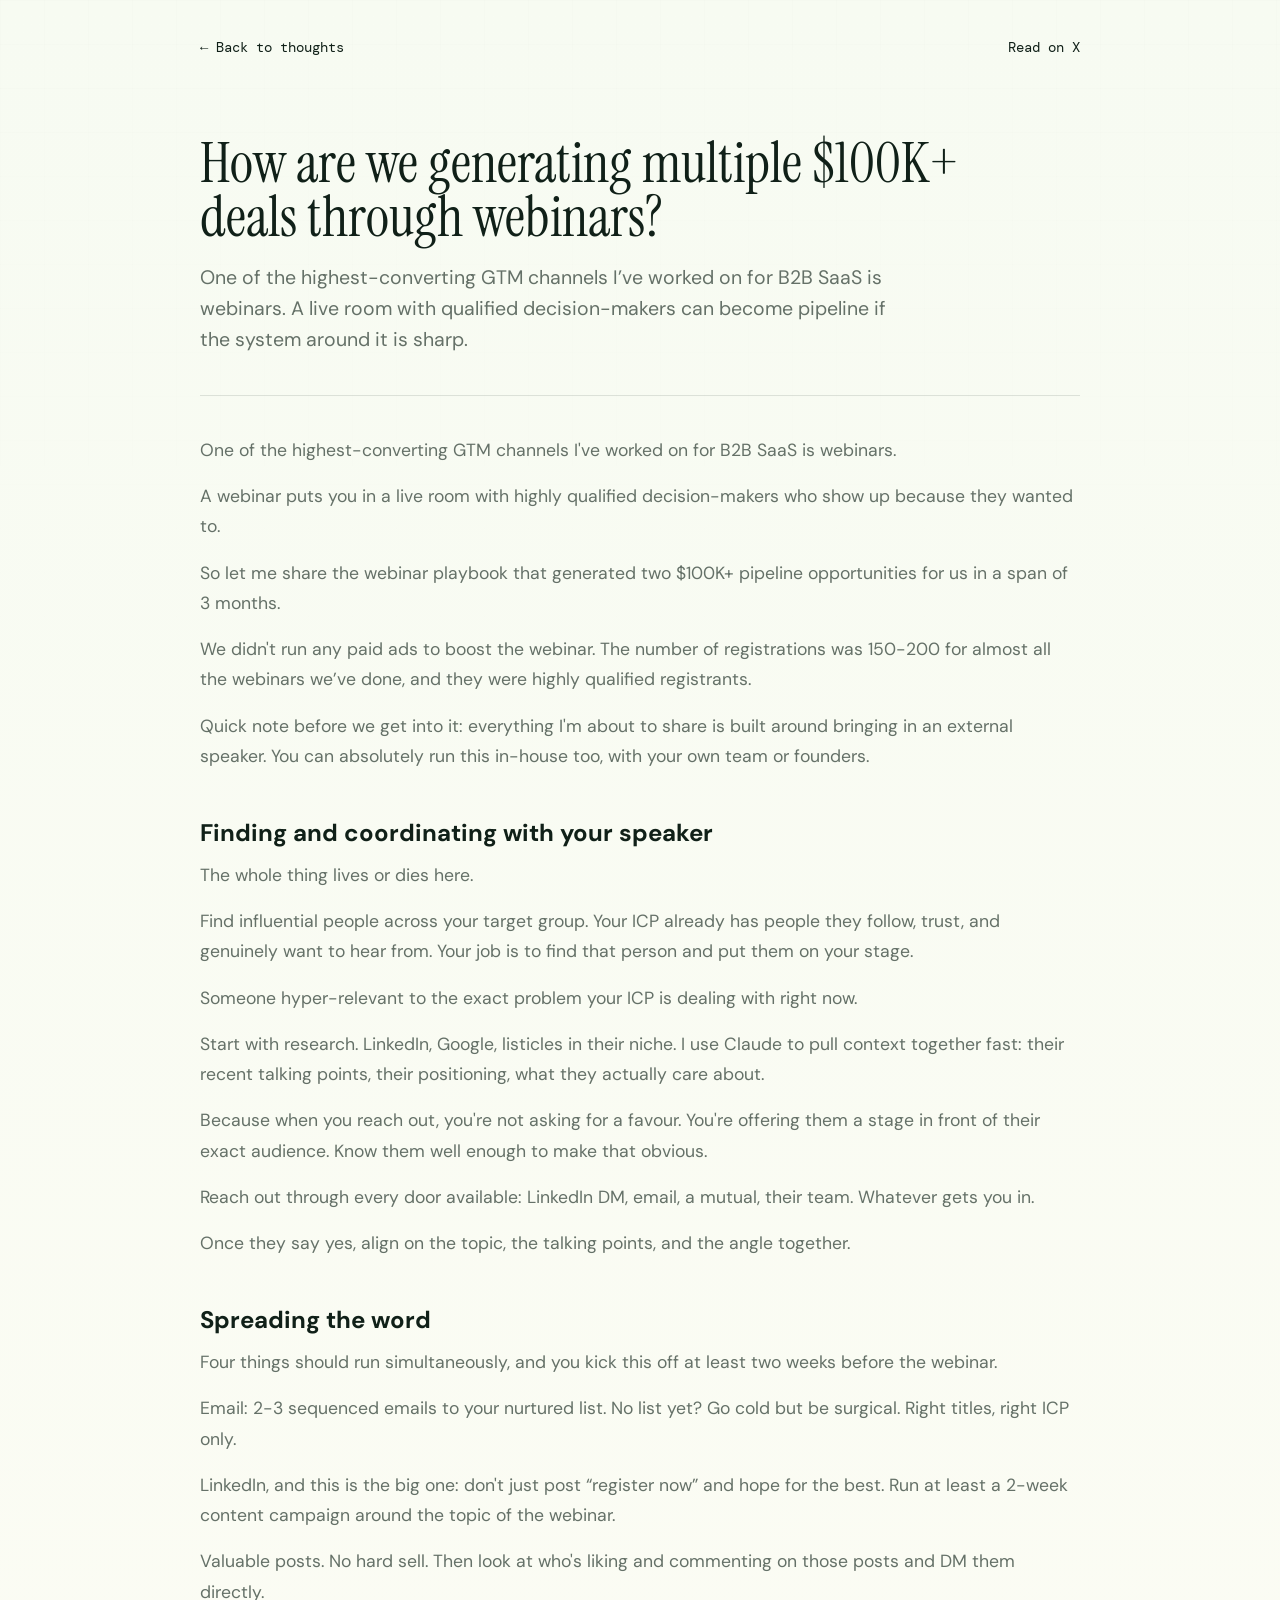
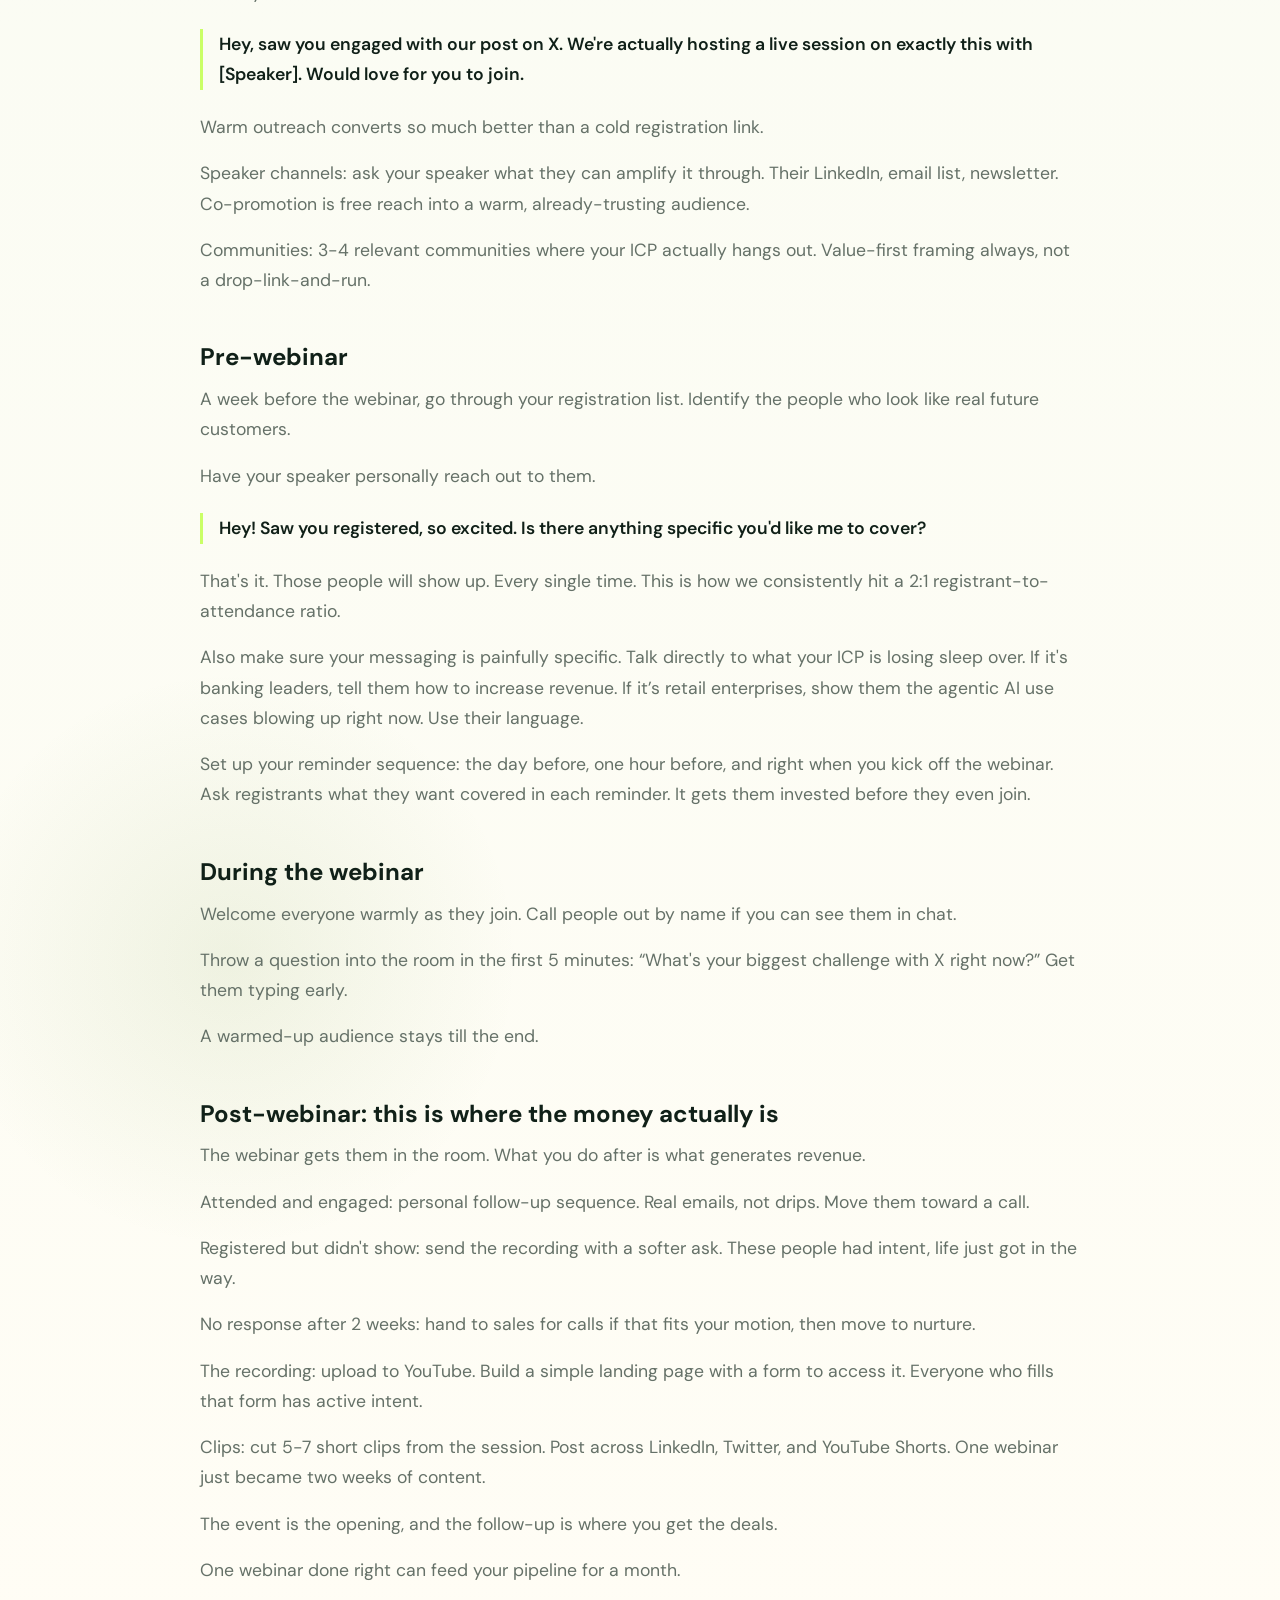
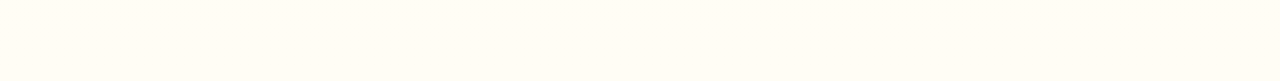
==== article.html @ cad7b478 "Ship redesigned personal website" ====
<!DOCTYPE html>
<html lang="en">
<head>
    <meta charset="UTF-8">
    <meta name="viewport" content="width=device-width, initial-scale=1.0">
    <title>Aaina Narang Article</title>
    <link rel="preconnect" href="https://fonts.googleapis.com">
    <link rel="preconnect" href="https://fonts.gstatic.com" crossorigin>
    <link href="https://fonts.googleapis.com/css2?family=DM+Sans:wght@400;500;600;700&family=DM+Mono:wght@400;500&family=Instrument+Serif:ital@0;1&display=swap" rel="stylesheet">
    <style>
        :root {
            --bg: #f7fbf2;
            --paper: #fffff8;
            --ink: #102018;
            --muted: #657168;
            --line: rgba(16, 32, 24, 0.12);
            --accent: #caff67;
            --font-body: "DM Sans", system-ui, sans-serif;
            --font-mono: "DM Mono", monospace;
            --font-serif: "Instrument Serif", Georgia, serif;
            --ease: cubic-bezier(0.16, 1, 0.3, 1);
        }

        * {
            box-sizing: border-box;
        }

        html,
        body {
            min-height: 100%;
        }

        body {
            margin: 0;
            font-family: var(--font-body);
            color: var(--ink);
            background:
                radial-gradient(circle at 18% 78%, rgba(111, 148, 52, 0.1), transparent 18rem),
                linear-gradient(180deg, var(--bg), #fffdf5);
            -webkit-font-smoothing: antialiased;
        }

        body::before {
            content: "";
            position: fixed;
            inset: 0;
            pointer-events: none;
            opacity: 0.28;
            background-image:
                linear-gradient(rgba(16, 32, 24, 0.035) 1px, transparent 1px),
                linear-gradient(90deg, rgba(16, 32, 24, 0.03) 1px, transparent 1px);
            background-size: 44px 44px;
            mask-image: linear-gradient(to bottom, black, transparent 92%);
        }

        .shell {
            width: min(880px, calc(100% - 2rem));
            margin: 0 auto;
            padding: clamp(1rem, 3vw, 2rem) 0 clamp(3rem, 7vw, 5rem);
        }

        .topbar {
            display: flex;
            justify-content: space-between;
            align-items: center;
            gap: 1rem;
            padding: 0.4rem 0 clamp(2.5rem, 7vw, 5rem);
        }

        .back-link,
        .original-link {
            color: var(--ink);
            font-family: var(--font-mono);
            font-size: 0.86rem;
            text-decoration: none;
        }

        .back-link:hover,
        .original-link:hover {
            text-decoration: underline;
            text-underline-offset: 0.2em;
        }

        .article-head {
            padding-bottom: clamp(1.4rem, 4vw, 2.5rem);
            border-bottom: 1px solid var(--line);
        }

        h1 {
            max-width: 780px;
            margin: 0;
            font-family: var(--font-serif);
            font-size: clamp(2.15rem, 4.4vw, 3.8rem);
            font-weight: 400;
            line-height: 0.96;
            letter-spacing: 0;
        }

        .dek {
            max-width: 690px;
            margin: 1.15rem 0 0;
            color: var(--muted);
            font-size: clamp(1rem, 1.8vw, 1.22rem);
            line-height: 1.58;
        }

        .article-body {
            padding-top: clamp(1.2rem, 4vw, 2.4rem);
        }

        .article-body h2 {
            margin: clamp(2rem, 5vw, 3rem) 0 0.75rem;
            font-size: clamp(1.18rem, 2vw, 1.5rem);
            line-height: 1.2;
            letter-spacing: 0;
        }

        .article-body p {
            margin: 0 0 1rem;
            color: var(--muted);
            font-size: clamp(1rem, 1.45vw, 1.1rem);
            line-height: 1.72;
        }

        .article-body blockquote {
            margin: 1.4rem 0;
            padding-left: 1rem;
            border-left: 3px solid var(--accent);
            color: var(--ink);
        }

        .article-body blockquote p {
            color: var(--ink);
            font-weight: 600;
        }

        mark {
            color: var(--ink);
            background: linear-gradient(180deg, transparent 50%, rgba(202, 255, 103, 0.7) 50%);
            border-radius: 0.22rem;
            padding: 0 0.06em;
        }

        .missing {
            margin-top: 2rem;
            padding: 1rem 0;
            border-top: 1px solid var(--line);
            border-bottom: 1px solid var(--line);
        }

        @media (max-width: 640px) {
            .topbar {
                align-items: flex-start;
                flex-direction: column;
            }
        }
    </style>
</head>
<body>
    <main class="shell">
        <nav class="topbar" aria-label="Article navigation">
            <a class="back-link" href="hero-green-folder-mockup.html#blog">← Back to thoughts</a>
            <a class="original-link" id="original-link" href="#" target="_blank" rel="noreferrer">Read on X</a>
        </nav>

        <article>
            <header class="article-head">
                <h1 id="article-title"></h1>
                <p class="dek" id="article-dek"></p>
            </header>

            <div class="article-body" id="article-body"></div>
        </article>
    </main>

    <script>
        const posts = {
            "webinars": {
                title: "How are we generating multiple $100K+ deals through webinars?",
                dek: "One of the highest-converting GTM channels I’ve worked on for B2B SaaS is webinars. A live room with qualified decision-makers can become pipeline if the system around it is sharp.",
                source: "https://x.com/aaina_narang/status/2032312354512519673",
                body: [
                    ["p", "One of the highest-converting GTM channels I've worked on for B2B SaaS is webinars."],
                    ["p", "A webinar puts you in a live room with highly qualified decision-makers who show up because they wanted to."],
                    ["p", "So let me share the webinar playbook that generated two $100K+ pipeline opportunities for us in a span of 3 months."],
                    ["p", "We didn't run any paid ads to boost the webinar. The number of registrations was 150-200 for almost all the webinars we’ve done, and they were highly qualified registrants."],
                    ["p", "Quick note before we get into it: everything I'm about to share is built around bringing in an external speaker. You can absolutely run this in-house too, with your own team or founders."],
                    ["h2", "Finding and coordinating with your speaker"],
                    ["p", "The whole thing lives or dies here."],
                    ["p", "Find influential people across your target group. Your ICP already has people they follow, trust, and genuinely want to hear from. Your job is to find that person and put them on your stage."],
                    ["p", "Someone hyper-relevant to the exact problem your ICP is dealing with right now."],
                    ["p", "Start with research. LinkedIn, Google, listicles in their niche. I use Claude to pull context together fast: their recent talking points, their positioning, what they actually care about."],
                    ["p", "Because when you reach out, you're not asking for a favour. You're offering them a stage in front of their exact audience. Know them well enough to make that obvious."],
                    ["p", "Reach out through every door available: LinkedIn DM, email, a mutual, their team. Whatever gets you in."],
                    ["p", "Once they say yes, align on the topic, the talking points, and the angle together."],
                    ["h2", "Spreading the word"],
                    ["p", "Four things should run simultaneously, and you kick this off at least two weeks before the webinar."],
                    ["p", "Email: 2-3 sequenced emails to your nurtured list. No list yet? Go cold but be surgical. Right titles, right ICP only."],
                    ["p", "LinkedIn, and this is the big one: don't just post “register now” and hope for the best. Run at least a 2-week content campaign around the topic of the webinar."],
                    ["p", "Valuable posts. No hard sell. Then look at who's liking and commenting on those posts and DM them directly."],
                    ["blockquote", "Hey, saw you engaged with our post on X. We're actually hosting a live session on exactly this with [Speaker]. Would love for you to join."],
                    ["p", "Warm outreach converts so much better than a cold registration link."],
                    ["p", "Speaker channels: ask your speaker what they can amplify it through. Their LinkedIn, email list, newsletter. Co-promotion is free reach into a warm, already-trusting audience."],
                    ["p", "Communities: 3-4 relevant communities where your ICP actually hangs out. Value-first framing always, not a drop-link-and-run."],
                    ["h2", "Pre-webinar"],
                    ["p", "A week before the webinar, go through your registration list. Identify the people who look like real future customers."],
                    ["p", "Have your speaker personally reach out to them."],
                    ["blockquote", "Hey! Saw you registered, so excited. Is there anything specific you'd like me to cover?"],
                    ["p", "That's it. Those people will show up. Every single time. This is how we consistently hit a 2:1 registrant-to-attendance ratio."],
                    ["p", "Also make sure your messaging is painfully specific. Talk directly to what your ICP is losing sleep over. If it's banking leaders, tell them how to increase revenue. If it’s retail enterprises, show them the agentic AI use cases blowing up right now. Use their language."],
                    ["p", "Set up your reminder sequence: the day before, one hour before, and right when you kick off the webinar. Ask registrants what they want covered in each reminder. It gets them invested before they even join."],
                    ["h2", "During the webinar"],
                    ["p", "Welcome everyone warmly as they join. Call people out by name if you can see them in chat."],
                    ["p", "Throw a question into the room in the first 5 minutes: “What's your biggest challenge with X right now?” Get them typing early."],
                    ["p", "A warmed-up audience stays till the end."],
                    ["h2", "Post-webinar: this is where the money actually is"],
                    ["p", "The webinar gets them in the room. What you do after is what generates revenue."],
                    ["p", "Attended and engaged: personal follow-up sequence. Real emails, not drips. Move them toward a call."],
                    ["p", "Registered but didn't show: send the recording with a softer ask. These people had intent, life just got in the way."],
                    ["p", "No response after 2 weeks: hand to sales for calls if that fits your motion, then move to nurture."],
                    ["p", "The recording: upload to YouTube. Build a simple landing page with a form to access it. Everyone who fills that form has active intent."],
                    ["p", "Clips: cut 5-7 short clips from the session. Post across LinkedIn, Twitter, and YouTube Shorts. One webinar just became two weeks of content."],
                    ["p", "The event is the opening, and the follow-up is where you get the deals."],
                    ["p", "One webinar done right can feed your pipeline for a month."]
                ]
            },
            "influencer-collabs": {
                title: "How are we closing enterprise deals through influencer collaborations?",
                dek: "Influencer marketing in B2B SaaS is about finding people your buyers already trust and co-creating content that moves their audience toward you.",
                source: "https://x.com/aaina_narang/status/2049370093189271687?s=20",
                body: [
                    ["p", "Influencer marketing in B2B SaaS is all about finding people your buyers already trust."],
                    ["p", "It can be CTOs, Product Leaders, or Finance folks that you need to co-create content with."],
                    ["p", "I built this channel from scratch for two different companies. We ended up getting inbound from companies we could have never reached on our own, and eventually got multiple enterprise deals in our pipeline."],
                    ["h2", "Step 1: Find the right influencers"],
                    ["p", "Start with bucketing your ICP. Let's say you sell to technical decision-makers: CTOs, Product Leaders, Enterprise Architects. Build buckets around those exact titles and look for influencers within each bucket."],
                    ["p", "Think former CTOs who now create content, Heads of Product with large followings, and people whose audience is your buyer."],
                    ["p", "Search listicles like “top CTOs to follow on LinkedIn.” Follow, like, and engage with their posts, and your feed will start surfacing more of them."],
                    ["p", "Then check the quality of comments on their posts. Are your actual buyers engaging? That's the signal."],
                    ["p", "We work with both micro influencers, around 5K-20K followers, and macro influencers, around 50K+. Macro gets you reach. Micro gets you quality leads. The comments on micro influencer posts are often more relevant."],
                    ["h2", "Step 2: Reach out the right way"],
                    ["p", "Cold DMs rarely work here. Relationship-building does."],
                    ["p", "Three ways we approach outreach: check if they have a contact form, email, or manager and reach out directly; look for mutual connections and ask for a warm intro; or write an article or post featuring them, then DM. Now you're not a stranger, you're someone who already gave them value."],
                    ["p", "When you do reach out, the pitch is simple: we've been following your work, here's what we do, and we'd love to co-create content that's useful for both our audiences."],
                    ["h2", "Step 3: Co-create the content"],
                    ["p", "Before you pitch a content format, do your homework on the influencer first."],
                    ["p", "Are they active on LinkedIn or Twitter? Do they have a newsletter or an email list? Are they a better writer or a better speaker? What's getting them the most engagement? Then pick your format around their strengths."],
                    ["p", "We ran two formats."],
                    ["p", "Format 1: collaborative LinkedIn post. We co-created a post with the influencer on a topic their audience actually cares about. Subtle product mention, with the visual consistent with their brand voice."],
                    ["p", "Exactly 8 qualified leads saw that post, went to our page, and booked a demo directly."],
                    ["p", "Format 2: webinars. We hosted a live session with the influencer as the main speaker. They pulled their audience in. We facilitated and showed up as the brand behind the conversation."],
                    ["p", "During the live, someone dropped a comment saying they wanted to book a demo. We eventually closed that deal."],
                    ["h2", "Step 4: What happens after the post goes live"],
                    ["p", "This is the most crucial part."],
                    ["p", "The moment a collaboration post goes live, we start working it. Engage with every comment immediately."],
                    ["p", "Use tools like HeyReach to scrape LinkedIn likes from the post. Filter for relevant profiles: who in those likes matches your ICP?"],
                    ["p", "Have your founder or a senior team member reach out personally: “saw you engaged with X's post, would love to know your perspective.”"],
                    ["p", "You can layer an email sequence on top of this, but LinkedIn outreach moves faster here."],
                    ["h2", "The metrics we track"],
                    ["p", "Leading indicators: impressions on the collaboration content, engagement rate, and quality of comments. Are these actual buyers?"],
                    ["p", "Lagging indicators: demos booked from the campaign, pipeline generated, and conversions."],
                    ["p", "Comment quality is one of the most interesting metrics. 500 likes with shallow comments is not worth more than 50 likes with comments from CTOs asking “how do I learn more?”"],
                    ["p", "We closed two enterprise deals from influencer collaborations in a span of 3 months: one from a LinkedIn post, one from a live webinar."],
                    ["p", "What helped the most was picking the right people, letting them lead the conversation, and staying ready to convert interest the moment it showed up."]
                ]
            },
            "ai-positioning": {
                title: "How to position your AI product to get first 500 customers?",
                dek: "A practical positioning working session for early AI products: what you’re replacing, who you’re really for, and the category game you’re choosing.",
                source: "https://x.com/aaina_narang/status/2034875778631180377?s=20",
                body: [
                    ["p", "The pace of what's getting built in AI is insane. And one of the best ways to differentiate is winning on positioning."],
                    ["p", "I've spent the last couple of years positioning early-stage products across B2B and B2C SaaS. So I pulled together what actually applies to early AI products and ran it on a few I've worked with."],
                    ["p", "Now pull up a doc and let's start. This is a working session."],
                    ["h2", "Start with the most honest question you'll ask yourself"],
                    ["p", "What would your customer do if your product didn't exist?"],
                    ["p", "A tool they're already paying for, a person they'd hire, or a process they'd suffer through. Write it down."],
                    ["p", "This matters because your positioning has to be better than that specific thing."],
                    ["p", "For instance, Harvey's real competition was associates manually reviewing contracts until midnight. Knowing that changed how they priced, how they pitched, and who they went after first."],
                    ["h2", "Then figure out what you actually have"],
                    ["p", "Now that you know what you're up against, ask what your product does that the workaround genuinely cannot."],
                    ["p", "Make a list of specifics. If the spreadsheet can also do it, it doesn't go on the list. If your competitor shipped it last month, think hard about whether it belongs. You're looking for things that are actually yours."],
                    ["p", "Cursor's positioning, for instance, was clear: it understands your entire codebase, suggests full functions in context, and rewrites on instruction."],
                    ["p", "Now run each thing on your list through a simple chain: feature, benefit, and outcome for a human."],
                    ["p", "Then go talk to your five customers and check if the outcomes you wrote match what they actually complained about. If they don't line up, something's off. Either your list is wrong or you're talking to the wrong people."],
                    ["h2", "Get specific about who you're actually for"],
                    ["p", "“Developers,” “startups,” or “anyone building with AI” is definitely not an answer."],
                    ["p", "Which developers, doing what, at what stage, and with what specific frustration that is costing them real time or real money this week?"],
                    ["p", "You need to go narrow here. It feels counterintuitive. It feels like you're leaving people out. But you're making it easy for the right people to self-select in immediately."],
                    ["p", "Geoffrey Moore talks about this in Crossing the Chasm. You win the broader market by winning one specific beachhead first. The beachhead is a real person with a real problem who will tell three other people the moment you solve it."],
                    ["p", "Harvey's beachhead was BigLaw associates doing document review before depositions. That's a moment, not a demographic."],
                    ["blockquote", "This is most valuable for ______ who are currently struggling with ______."],
                    ["p", "Then go validate it. Post in one community where that person hangs out. Write one tweet describing the problem in their language. Watch who responds."],
                    ["h2", "Name the game you're playing"],
                    ["p", "This is the category question."],
                    ["p", "It tells your buyer what to compare you against and what to expect before they even sign up. Get it right and the rest of your positioning clicks into place fast."],
                    ["p", "Some products need a new category because the existing options are so different that comparisons would confuse people. Perplexity didn't call itself a search engine but an answer engine. That one word change shifted the user's entire expectation."],
                    ["blockquote", "We are a ______ for ______."],
                    ["p", "Category. Specific person. One line. Read it back. If it sounds like it could be anyone's tagline, it's not specific enough yet."],
                    ["h2", "Now play with the words"],
                    ["p", "You've done the thinking, now try five taglines. Honestly, just mess around. Something that makes a person in your ICP think “this is for me” the moment they read it."],
                    ["p", "Try a two sentence version of what you do and read it out loud."],
                    ["p", "Try the full blurb: problem, who has it, what you do, what changes for them. Four sentences max."],
                    ["p", "Show it to someone who fits your ICP. Watch their face when they read it. If they lean in and want to know more, you're close. If they ask “but what does it actually do,” go back to the outcomes exercise."],
                    ["p", "Keep talking to people throughout this. Stay close to them and update the narrative."],
                    ["p", "Start specific and the rest follows."]
                ]
            },
            "founder-branding": {
                title: "Founder branding is the cheapest sales channel you'll ever own",
                dek: "What I’d hand any technical founder before they post their first thing: a system for making conviction, taste, and category thinking legible to buyers.",
                source: "https://x.com/aaina_narang/status/2034159289380593712?s=20",
                body: [
                    ["p", "I've spent 4 years running branding for B2B SaaS companies. Almost every founder I've worked with said the same thing on the kickoff call: I want the brand but I don't want to be hyperactive on socials, please don't ask me to be a different person."],
                    ["p", "So I built a system. Then I ran it across enough accounts that the patterns started showing up: 5 founders, millions of combined impressions, multiple mid six-figure pipeline traceable directly to brand."],
                    ["p", "I am sharing what I'd hand any technical founder before they post their first thing."],
                    ["h2", "Why even bother?"],
                    ["p", "Honestly, founder branding is the cheapest sales channel you'll ever own. The pipeline you generate through it doesn't carry an absurd CAC. The brand you build now is what hires for you in 2 years and gets your next round taken seriously. Skip it and it becomes the tax you pay later."],
                    ["p", "You have 10 competitors shipping similar features. You'll have 50 by next year. Half of them will raise more than you. The product moat in B2B SaaS gets thinner every quarter."],
                    ["p", "The thing that doesn't compress is you."],
                    ["p", "The way you think about the problem, the conviction behind the choices you've made, the standards you hold the team to, the categorical takes only you would say out loud. That's the differentiator nobody can clone."],
                    ["p", "Buyers don't just buy software anymore. They buy the founder behind it. They buy the bet that the person building this thing is going to keep building it long after they sign the contract."],
                    ["p", "Founder branding is how that bet becomes legible to the people writing the checks."],
                    ["h2", "How to think about it"],
                    ["p", "More than thought leadership, it is a system for making the right people aware of you. The cringe disappears the moment you stop performing and start being yourself."],
                    ["p", "The first move is positioning yourself: April Dunford's framework, applied to your voice instead of your product."],
                    ["blockquote", "Who are the alternatives to following you? What’s unique about your perspective? Who specifically benefits from it?"],
                    ["p", "Sit with that for 30 minutes alone before you write anything."],
                    ["h2", "How to do it across multiple channels without it eating your week"],
                    ["p", "Each channel does a different job. Please stop trying to make one channel do everything for you."],
                    ["p", "Twitter is where your buyers, peers, operators and investors live. It builds reputation among insiders. Patrick Collison, Guillermo Rauch, Tobi Lütke all build here. Be short, opinionated and frequent here. Write Twitter articles once in a while for deep dives."],
                    ["p", "LinkedIn builds pipeline. Different post types work here than on Twitter. Longer, more operational, named-audience hooks in line one. Engage with other people and most importantly your prospects. You might want to call LinkedIn cringe, but it still does its job."],
                    ["p", "Substack and long-form is where people who already follow you go to go deeper. It builds trust at depth. One piece a month is enough."],
                    ["p", "Podcasts are where you borrow credibility from established audiences. Go on the right five. Have someone reach out on your behalf. If you get inbound, even better."],
                    ["p", "The mechanic that makes this possible without 5x the writing time: write once, adapt four times."],
                    ["p", "One piece of thinking ships as a Twitter thread, a LinkedIn post, a Substack expansion, and a 90-second clip-worthy take you can land in podcast intros for the next quarter."],
                    ["h2", "What to expect"],
                    ["p", "Month 1 will look like nothing is moving. You might want to quit. But the inflection comes after at least a month or two."],
                    ["p", "Patterns I see across every account I've run: operational posts like “here's how we evaluate X” and grounded contrarian takes like “most teams approach Y like this, we do it differently” consistently overperform."],
                    ["p", "Also remember: viral takes pull 50K impressions and 0 inbound, but the niche take pulls 5K impressions and 3 conversations."],
                    ["p", "The first inbound is almost always from someone who's been silently watching for 6+ weeks. It's the cumulative effect of consistent posts plus a profile that signals “this person solves my problem.”"],
                    ["h2", "What to do this week"],
                    ["p", "Figure out if you seriously want to commit to it. Hire someone to make it seamless for you, but don't lose your hold over it."],
                    ["p", "Sit with the positioning exercise for 30 minutes. Just that."],
                    ["p", "And never forget to distribute, because the brand is only built when one piece of clear thinking gets distributed everywhere the right people are."]
                ]
            },
            "seo-b2b-saas": {
                title: "How did we go from 0 to 5000 monthly organic traffic?",
                dek: "For six months, we focused on non-branded search, buyer-intent keywords, and content that reached people who had never heard of us.",
                source: "https://x.com/aaina_narang/status/2033509670699295146?s=20",
                body: [
                    ["p", "We had zero organic presence. Almost all of our traffic was branded because of social presence and founder branding."],
                    ["p", "So for six months, we focused on non-branded search, buyer intent keywords, and content that reached people who had never heard of us."],
                    ["p", "Three months later, organic became one of the highest-converting acquisition channels. Six months later, we were at 5000 monthly visits and growing."],
                    ["p", "This is the full story: what drove the traffic, what turned it into pipeline, and how we use AI to do it faster without losing the edge that makes it work."],
                    ["h2", "We ignored top-of-funnel for the first 90 days"],
                    ["p", "The first 8 pieces we published were all bottom-of-funnel."],
                    ["p", "Comparison pages. Use-case specific landing pages. “[Our category] for [specific ICP vertical]” content."],
                    ["p", "Things people search when they already know they have a problem and are actively evaluating solutions."],
                    ["p", "Those 8 pages drove 6 demo requests in month one. The rest of the site combined drove 2."],
                    ["p", "Bottom-of-funnel content converts at 3-5x the rate of awareness content."],
                    ["h2", "Intent over volume, every time"],
                    ["p", "A keyword with 150 monthly searches from a decision maker actively evaluating your category is worth more than 15,000 searches from someone doing background reading."],
                    ["p", "Before we wrote anything, we asked: who is searching this, and what are they doing next? If the answer wasn't “trying to solve a problem our product fixes,” we skipped it. It didn't matter how good the volume looked."],
                    ["p", "One blog targeting a specific integration use case, 210 monthly searches, almost no competition, drove 4 demo requests in its first month."],
                    ["p", "It ranked on page one in six weeks because nobody else had written it properly."],
                    ["p", "Specificity ranks and it converts."],
                    ["h2", "CRO needs your attention equally"],
                    ["p", "Here's what we fixed that moved the needle."],
                    ["p", "One CTA per blog, directly tied to the topic. If someone just read a blog about email deliverability, the CTA isn't “book a demo.” It's “get the checklist we use for every new domain setup.” Relevant, specific, low friction."],
                    ["p", "Exit intent on high-traffic blogs with a content upgrade. Not a popup that fires 2 seconds in. Something that triggers when someone has actually read the blog and is about to leave."],
                    ["p", "Internal linking from every blog to a bottom-of-funnel page. Every awareness blog should have a natural path to a conversion page. Most blogs have zero internal link strategy."],
                    ["p", "These three changes took our blogs from 0.4% to 2.1% conversion rate. Same traffic, but 5x the leads."],
                    ["h2", "How I use Claude for SEO and where I don't let it take over"],
                    ["p", "I use Claude for almost every part of the research and drafting process now: competitor gap analysis, cluster mapping, outline building, first drafts of supporting blogs."],
                    ["p", "But the blogs that actually rank and get shared need something Claude can't generate on its own: a real point of view."],
                    ["p", "Generic AI content is everywhere. Google is getting better at identifying it. More importantly, your buyers are getting better at ignoring it."],
                    ["p", "What works is using Claude to do the heavy lifting on structure and research, then injecting your own experience, your own numbers, your own opinion into every section."],
                    ["p", "Use AI to go faster. Use your experience to go deeper. That combination is what thought leadership SEO actually looks like in 2025."],
                    ["h2", "What thought leadership does for SEO that tactics alone can't"],
                    ["p", "The blogs that drove the most pipeline weren't always the ones ranking #1. Some of them barely ranked at all."],
                    ["p", "They got forwarded in Slack channels and WhatsApp groups, shared in founder communities, and mentioned in newsletters with up to 10,000 subscribers in our exact ICP."],
                    ["p", "One blog got picked up by a Substack in our space: 600 clicks in 48 hours, 3 demo requests."],
                    ["p", "More backlinks from that one mention than from two months of outreach."],
                    ["p", "Original research, genuine opinions, and specific numbers travel."],
                    ["p", "“Here's what we tried, here's what happened, here's the number” is a format that gets shared."],
                    ["p", "Thought leadership isn't a brand play, it's a distribution strategy. And it feeds your SEO in ways that content volume alone never will."],
                    ["h2", "What a working B2B SaaS SEO strategy actually looks like"],
                    ["p", "Start with 8-10 bottom-of-funnel pages. High intent, low competition, specific to your ICP. Write them with real depth and a real opinion."],
                    ["p", "Build content clusters around your core use cases that feed authority back to those pages. Fix your CTAs before you scale traffic. Use Claude to accelerate research and structure, but put your experience into every blog."],
                    ["p", "Then distribute each piece like it's a product launch. Communities. Newsletters. LinkedIn. Founder accounts. Measure demo-influenced traffic and pipeline, not sessions."],
                    ["p", "And check your branded vs non-branded split before you celebrate any traffic milestone. If 80% of your organic visitors already knew your name, the SEO work hasn't started yet."],
                    ["p", "Done right, organic compounds. A blog you write this weekend can drive demos for the next three years."]
                ]
            }
        };

        const params = new URLSearchParams(window.location.search);
        const slug = params.get("post") || "webinars";
        const post = posts[slug];
        const title = document.querySelector("#article-title");
        const dek = document.querySelector("#article-dek");
        const body = document.querySelector("#article-body");
        const original = document.querySelector("#original-link");

        function renderItem([type, text]) {
            const element = document.createElement(type === "blockquote" ? "blockquote" : type);
            const paragraph = type === "blockquote" ? document.createElement("p") : null;
            const target = paragraph || element;
            target.textContent = text;
            if (paragraph) element.appendChild(paragraph);
            return element;
        }

        if (!post) {
            title.textContent = "Article not found";
            dek.textContent = "This article link does not exist yet.";
            original.style.display = "none";
            body.innerHTML = "<p class='missing'>Go back to the thoughts page and choose another piece.</p>";
        } else {
            document.title = `${post.title} | Aaina Narang`;
            title.textContent = post.title;
            dek.textContent = post.dek;
            original.href = post.source;
            post.body.forEach((item) => body.appendChild(renderItem(item)));
        }
    </script>
</body>
</html>
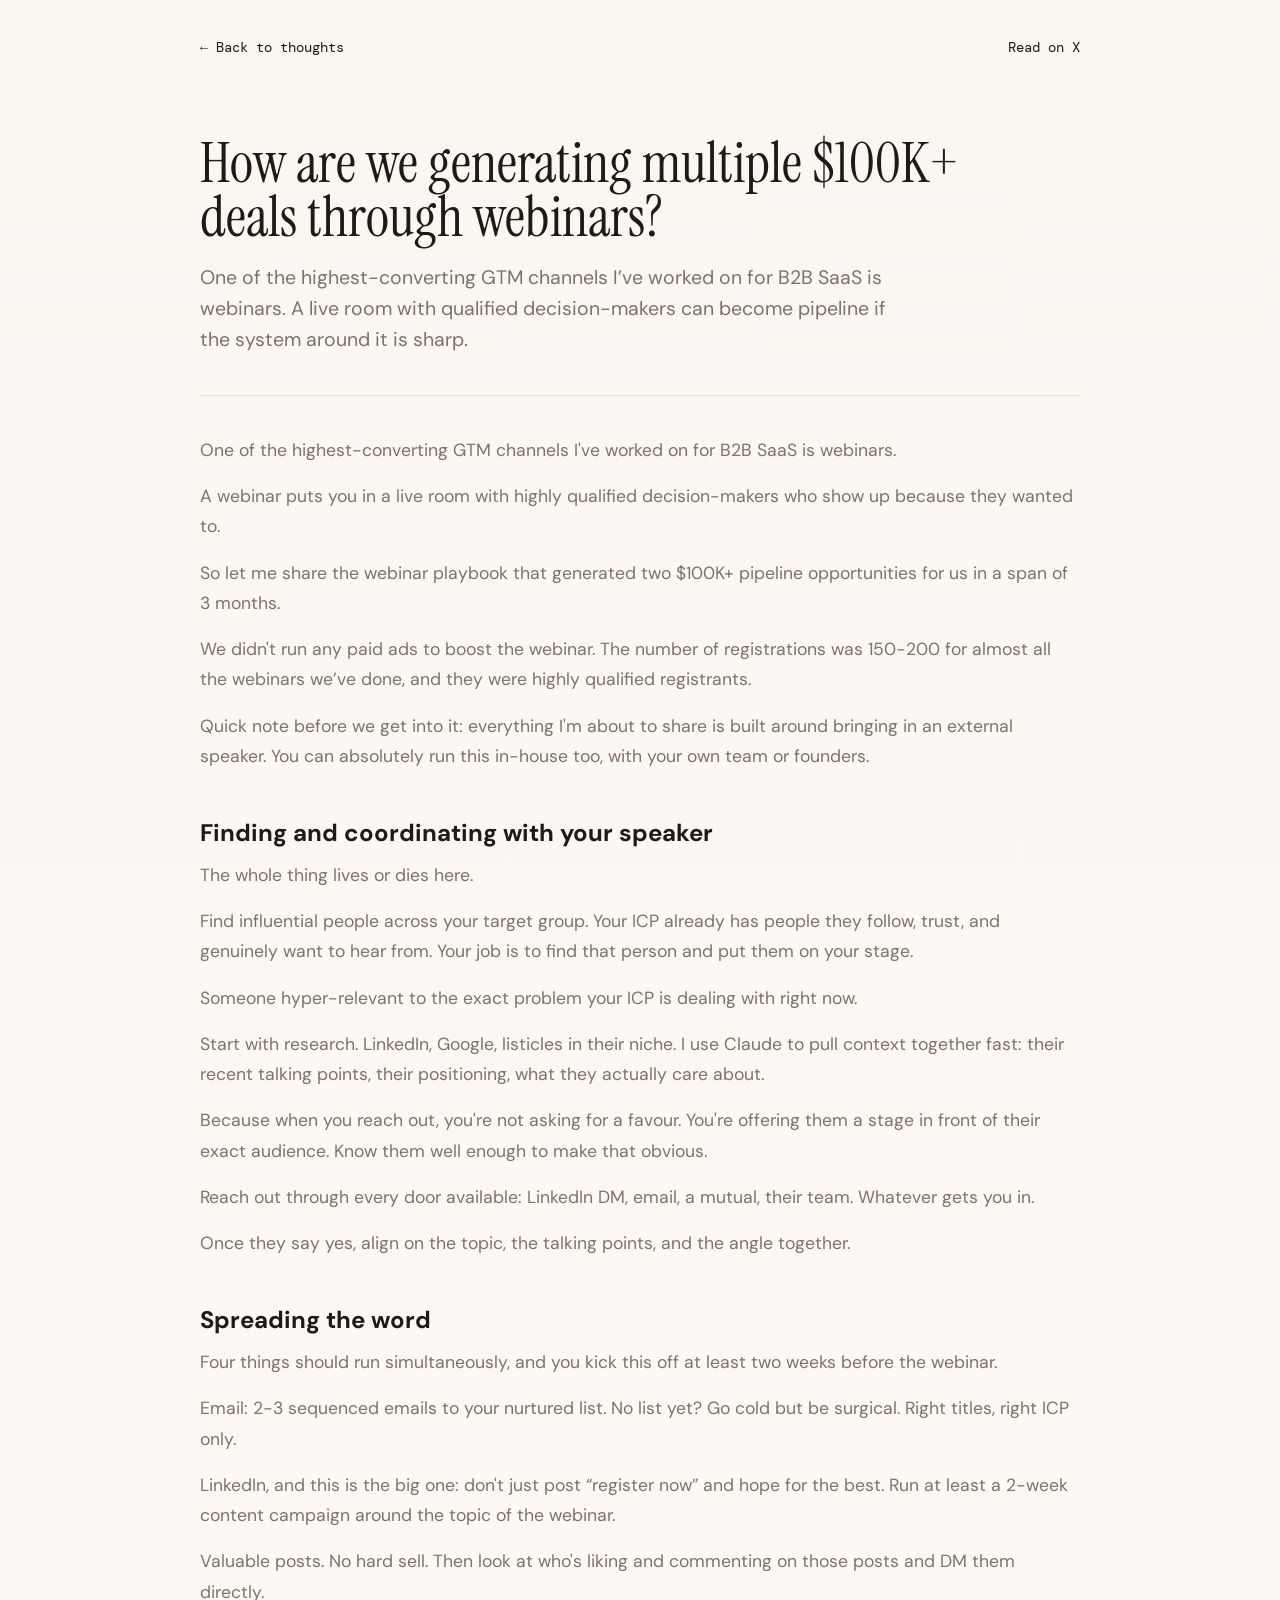
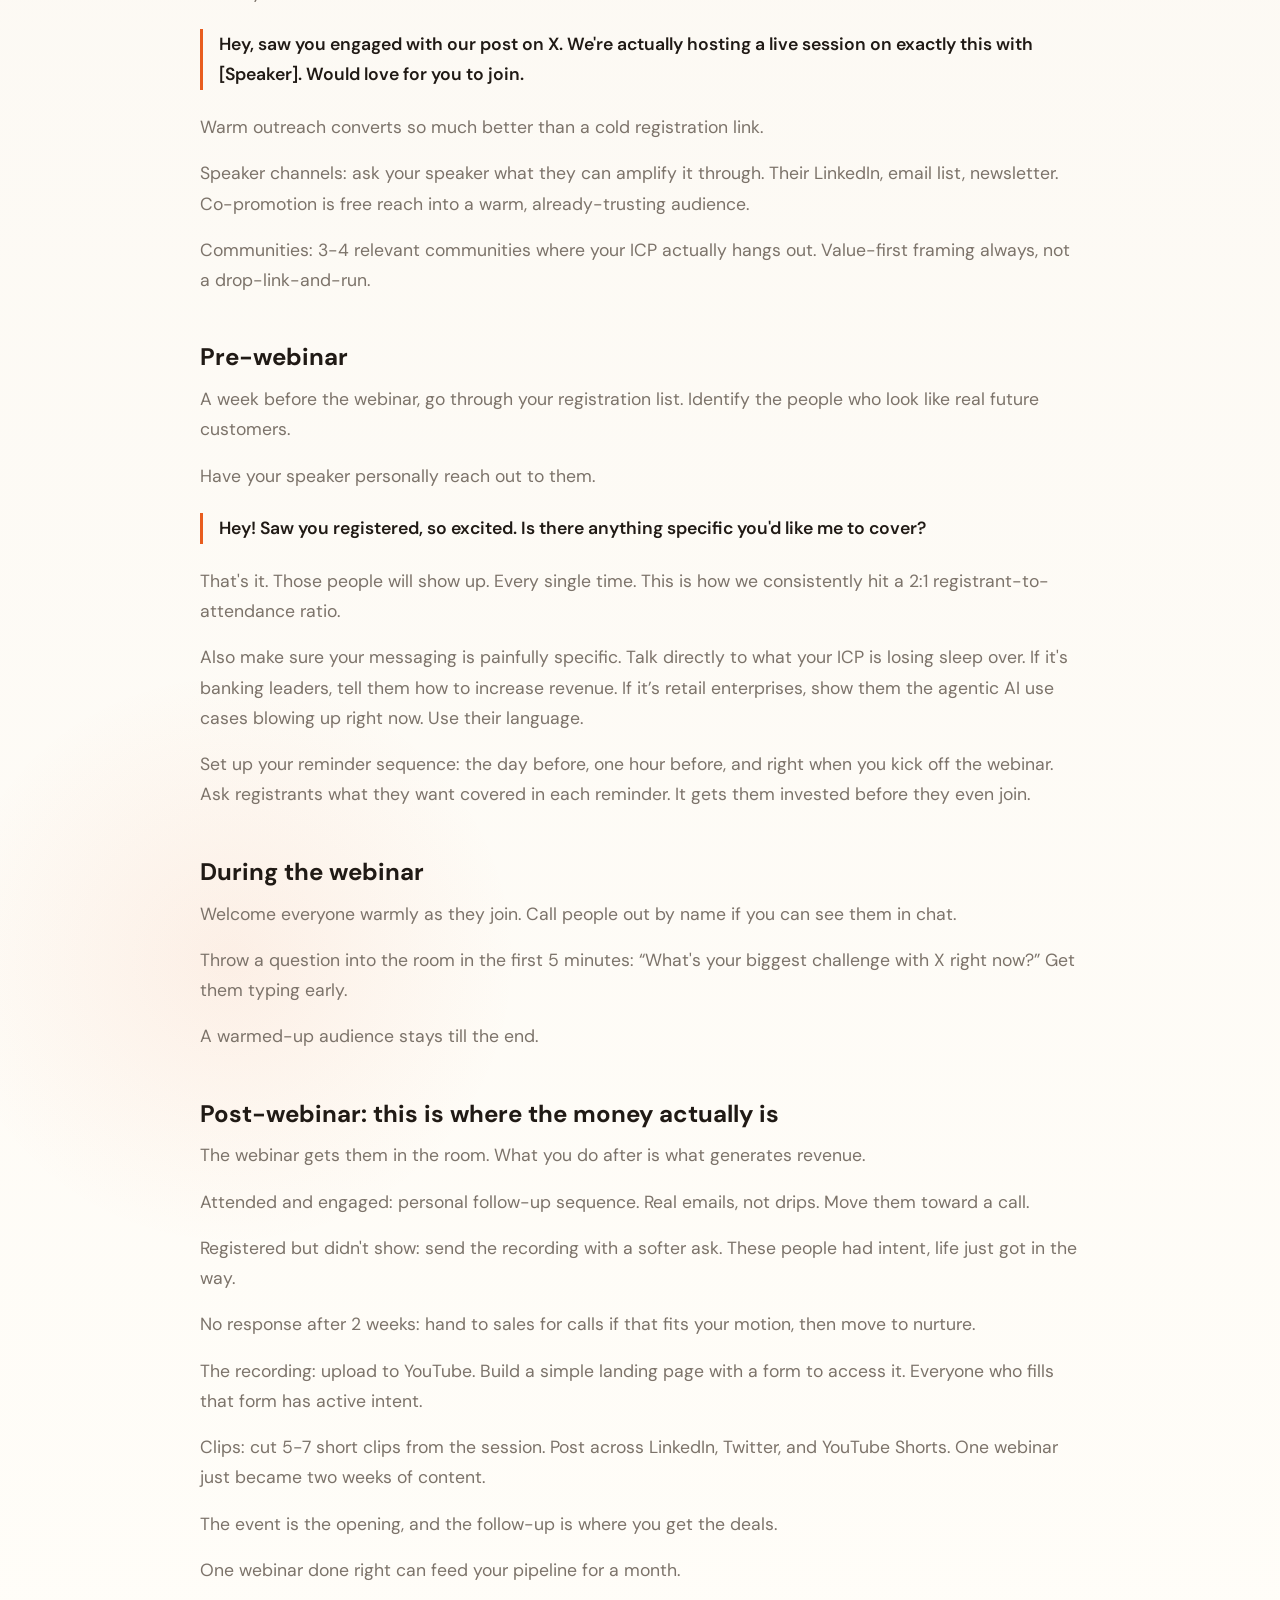
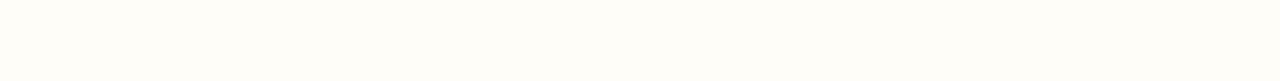
==== commit 78d41427: "Redesign with orange palette, depth moves, and new tools section Replace the green accent system wit" ====
--- a/article.html
+++ b/article.html
@@ -9,12 +9,13 @@
     <link href="https://fonts.googleapis.com/css2?family=DM+Sans:wght@400;500;600;700&family=DM+Mono:wght@400;500&family=Instrument+Serif:ital@0;1&display=swap" rel="stylesheet">
     <style>
         :root {
-            --bg: #f7fbf2;
-            --paper: #fffff8;
-            --ink: #102018;
-            --muted: #657168;
-            --line: rgba(16, 32, 24, 0.12);
-            --accent: #caff67;
+            --bg: #FAF6F0;
+            --paper: #FFFFFF;
+            --ink: #201A15;
+            --muted: #7C736A;
+            --line: #EBE3D9;
+            --accent: #E85D1F;
+            --accent-soft: #FBE6D8;
             --font-body: "DM Sans", system-ui, sans-serif;
             --font-mono: "DM Mono", monospace;
             --font-serif: "Instrument Serif", Georgia, serif;
@@ -35,8 +36,8 @@
             font-family: var(--font-body);
             color: var(--ink);
             background:
-                radial-gradient(circle at 18% 78%, rgba(111, 148, 52, 0.1), transparent 18rem),
-                linear-gradient(180deg, var(--bg), #fffdf5);
+                radial-gradient(circle at 18% 78%, rgba(232, 93, 31, 0.08), transparent 18rem),
+                linear-gradient(180deg, var(--bg), #FFFDF8);
             -webkit-font-smoothing: antialiased;
         }
 
@@ -47,8 +48,8 @@
             pointer-events: none;
             opacity: 0.28;
             background-image:
-                linear-gradient(rgba(16, 32, 24, 0.035) 1px, transparent 1px),
-                linear-gradient(90deg, rgba(16, 32, 24, 0.03) 1px, transparent 1px);
+                linear-gradient(rgba(32, 26, 21, 0.035) 1px, transparent 1px),
+                linear-gradient(90deg, rgba(32, 26, 21, 0.03) 1px, transparent 1px);
             background-size: 44px 44px;
             mask-image: linear-gradient(to bottom, black, transparent 92%);
         }
@@ -136,7 +137,7 @@
 
         mark {
             color: var(--ink);
-            background: linear-gradient(180deg, transparent 50%, rgba(202, 255, 103, 0.7) 50%);
+            background: linear-gradient(180deg, transparent 50%, var(--accent-soft) 50%);
             border-radius: 0.22rem;
             padding: 0 0.06em;
         }
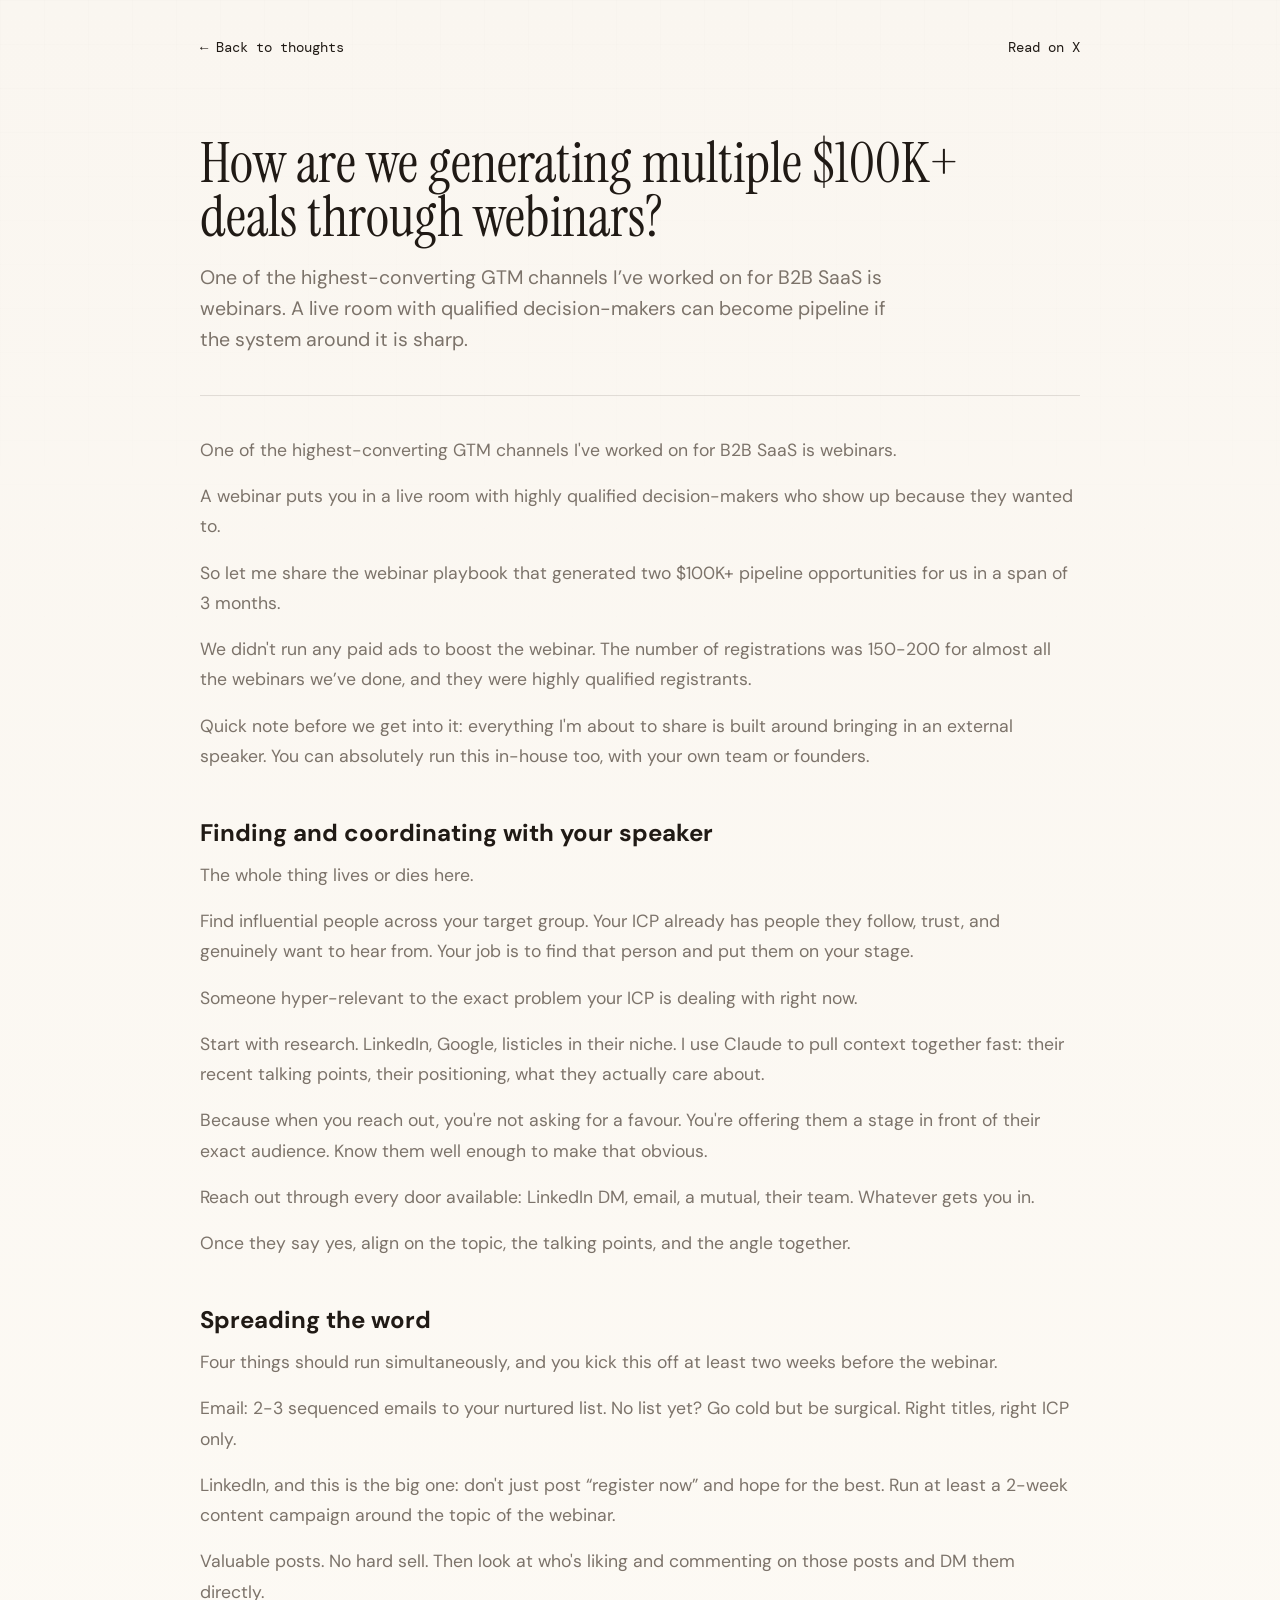
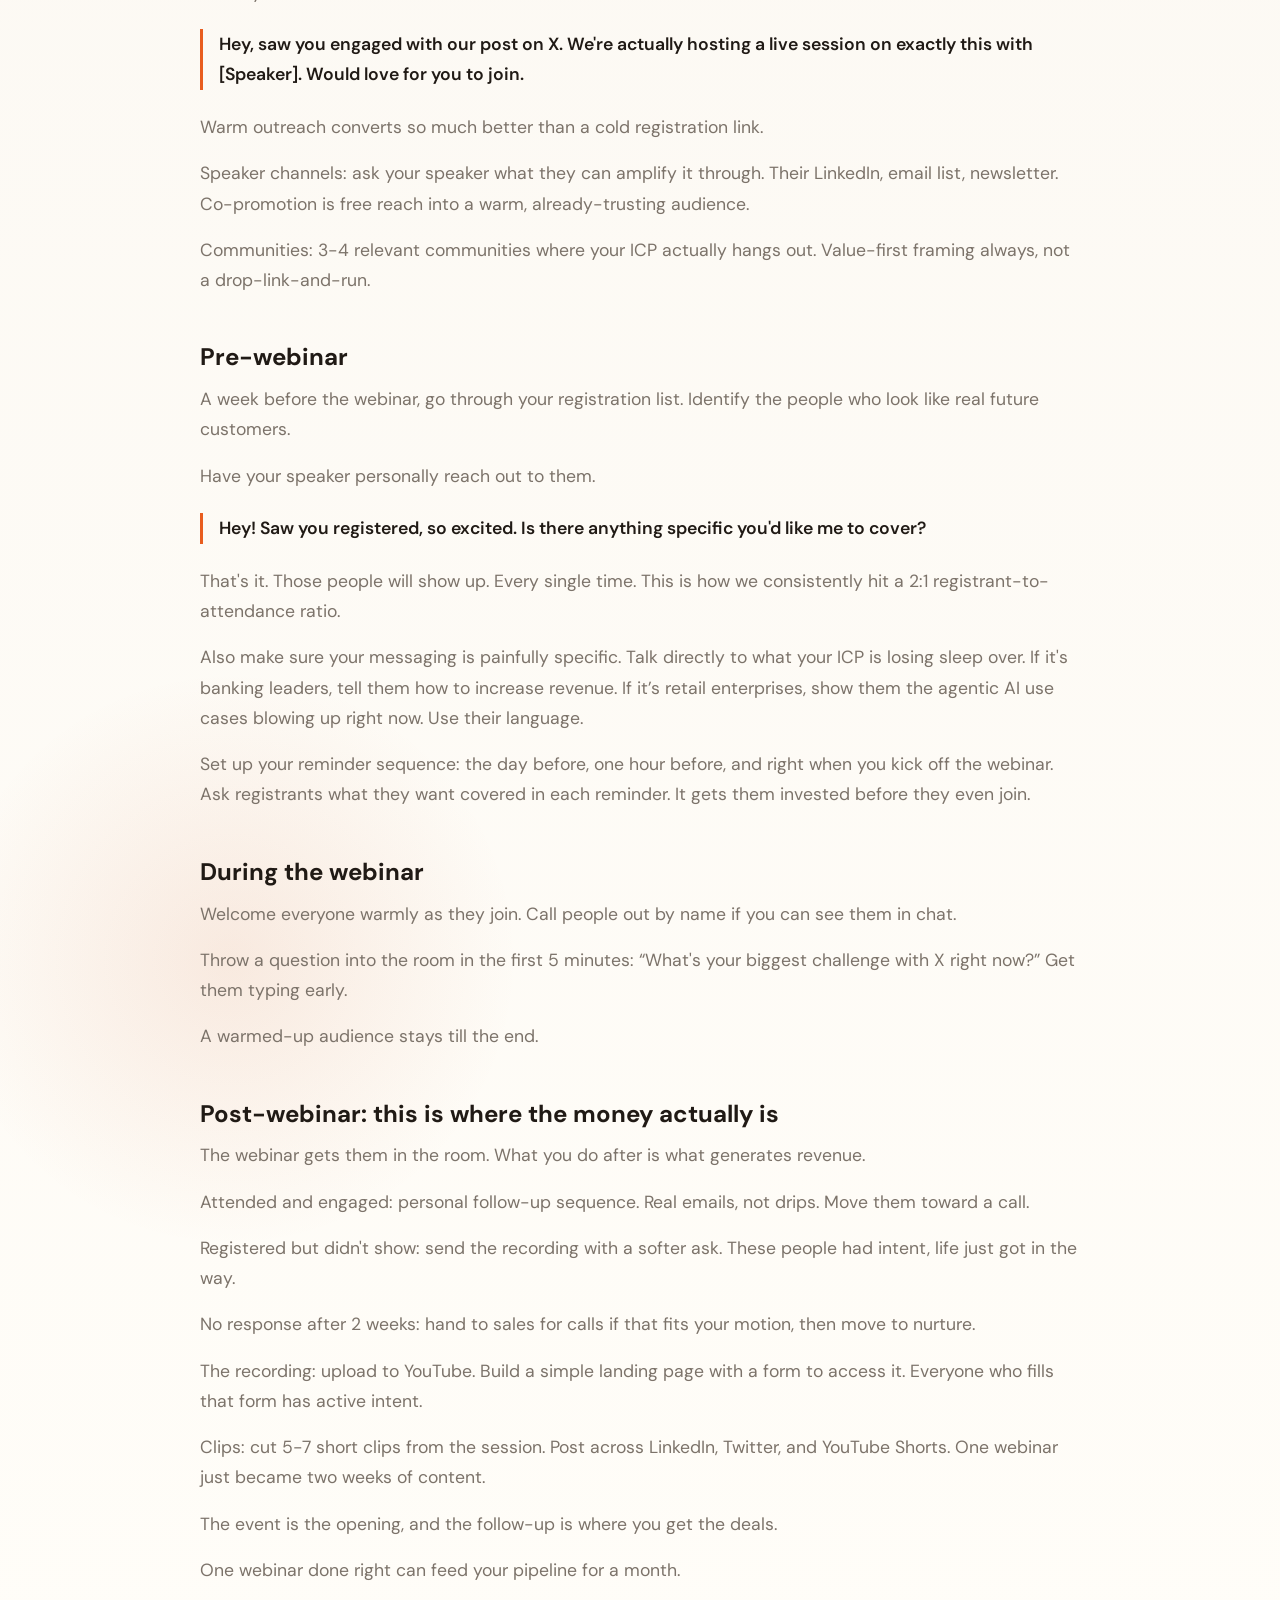
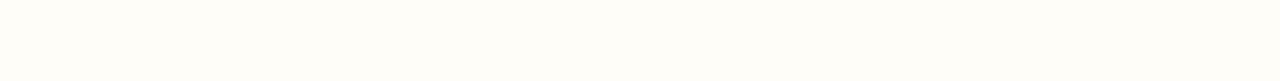
==== commit 235c4948: "Revert layout/copy changes, keep colors-only palette swap The previous commit overreached by changin" ====
--- a/article.html
+++ b/article.html
@@ -13,9 +13,8 @@
             --paper: #FFFFFF;
             --ink: #201A15;
             --muted: #7C736A;
-            --line: #EBE3D9;
+            --line: rgba(32, 26, 21, 0.12);
             --accent: #E85D1F;
-            --accent-soft: #FBE6D8;
             --font-body: "DM Sans", system-ui, sans-serif;
             --font-mono: "DM Mono", monospace;
             --font-serif: "Instrument Serif", Georgia, serif;
@@ -36,7 +35,7 @@
             font-family: var(--font-body);
             color: var(--ink);
             background:
-                radial-gradient(circle at 18% 78%, rgba(232, 93, 31, 0.08), transparent 18rem),
+                radial-gradient(circle at 18% 78%, rgba(198, 74, 18, 0.1), transparent 18rem),
                 linear-gradient(180deg, var(--bg), #FFFDF8);
             -webkit-font-smoothing: antialiased;
         }
@@ -137,7 +136,7 @@
 
         mark {
             color: var(--ink);
-            background: linear-gradient(180deg, transparent 50%, var(--accent-soft) 50%);
+            background: linear-gradient(180deg, transparent 50%, rgba(251, 230, 216, 0.7) 50%);
             border-radius: 0.22rem;
             padding: 0 0.06em;
         }
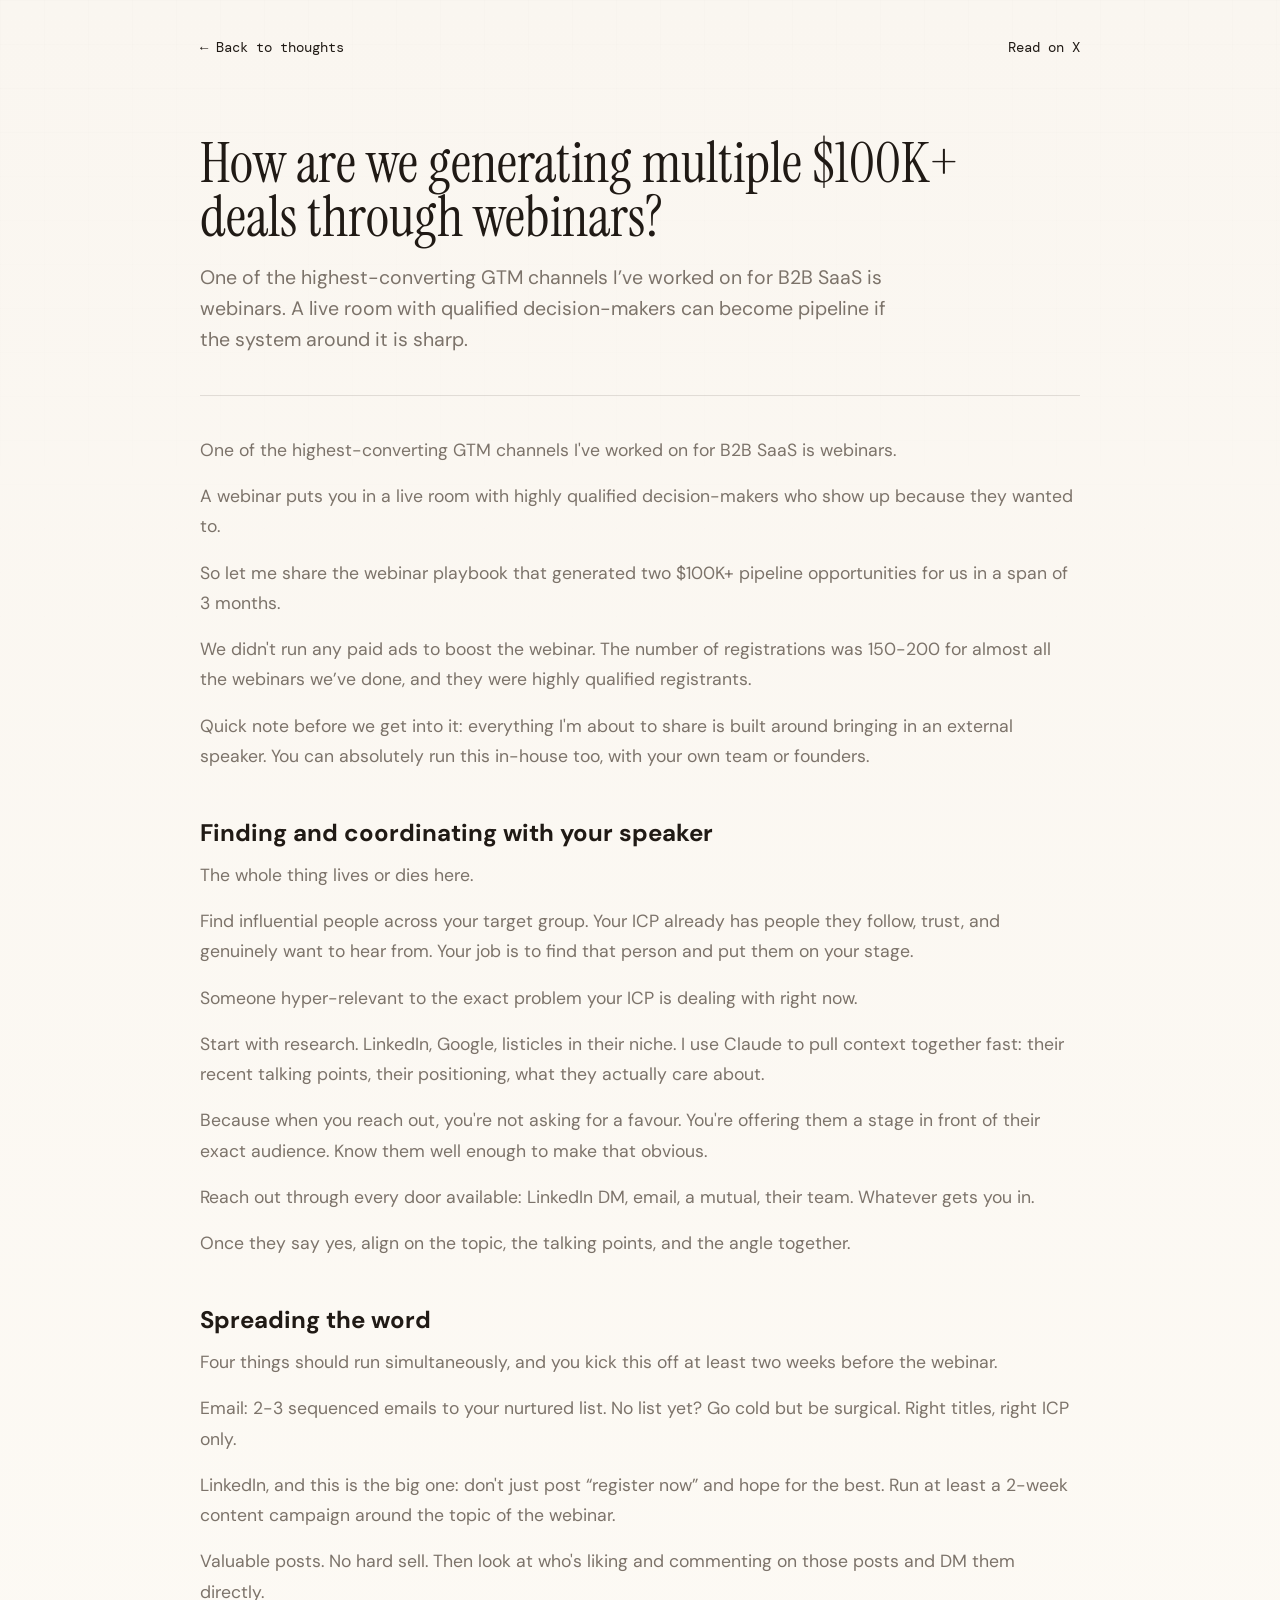
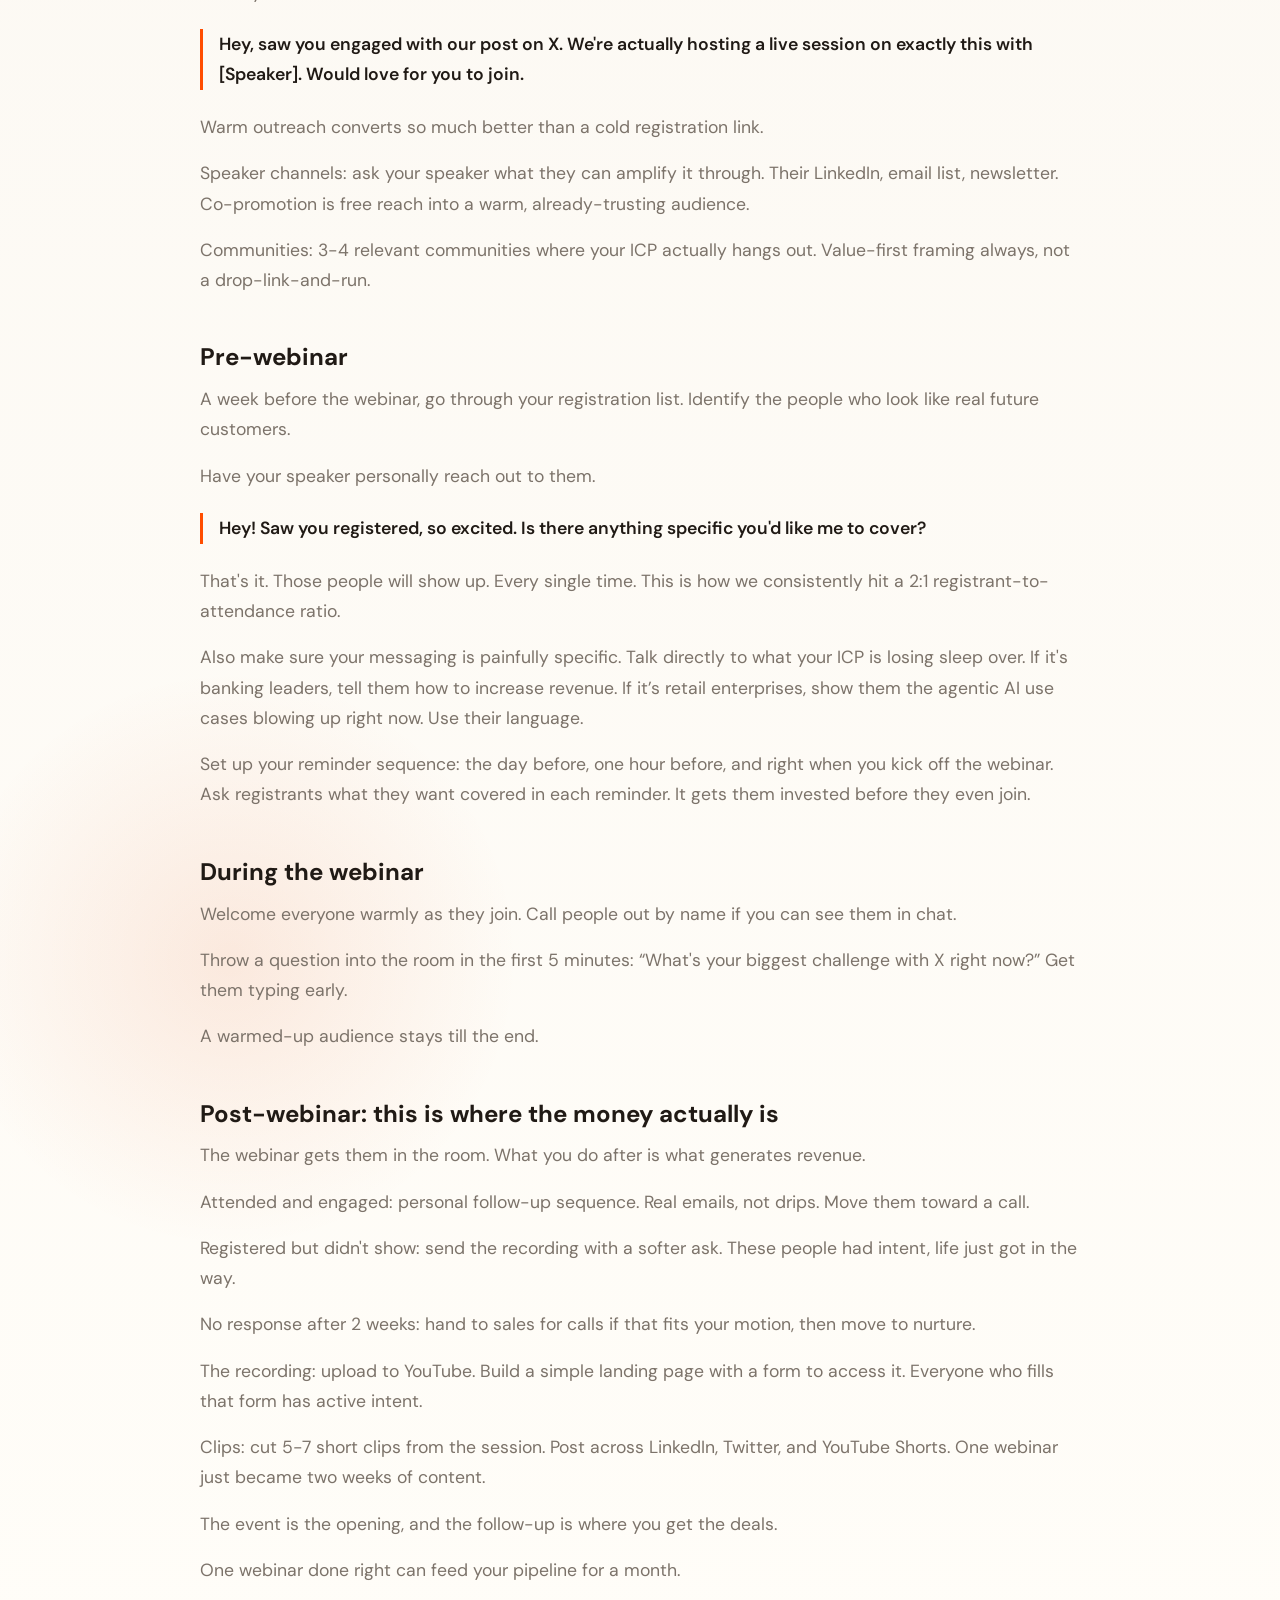
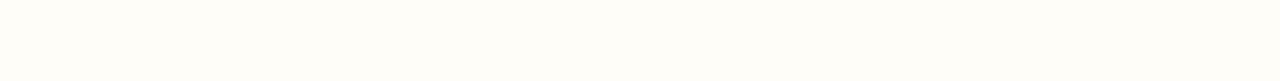
==== commit a8bd042e: "Wire up live tools, refine hero and case studies, tune accent color Convert the tools section to lin" ====
--- a/article.html
+++ b/article.html
@@ -14,7 +14,7 @@
             --ink: #201A15;
             --muted: #7C736A;
             --line: rgba(32, 26, 21, 0.12);
-            --accent: #E85D1F;
+            --accent: #FF4D00;
             --font-body: "DM Sans", system-ui, sans-serif;
             --font-mono: "DM Mono", monospace;
             --font-serif: "Instrument Serif", Georgia, serif;
@@ -35,7 +35,7 @@
             font-family: var(--font-body);
             color: var(--ink);
             background:
-                radial-gradient(circle at 18% 78%, rgba(198, 74, 18, 0.1), transparent 18rem),
+                radial-gradient(circle at 18% 78%, rgba(224, 68, 0, 0.1), transparent 18rem),
                 linear-gradient(180deg, var(--bg), #FFFDF8);
             -webkit-font-smoothing: antialiased;
         }
